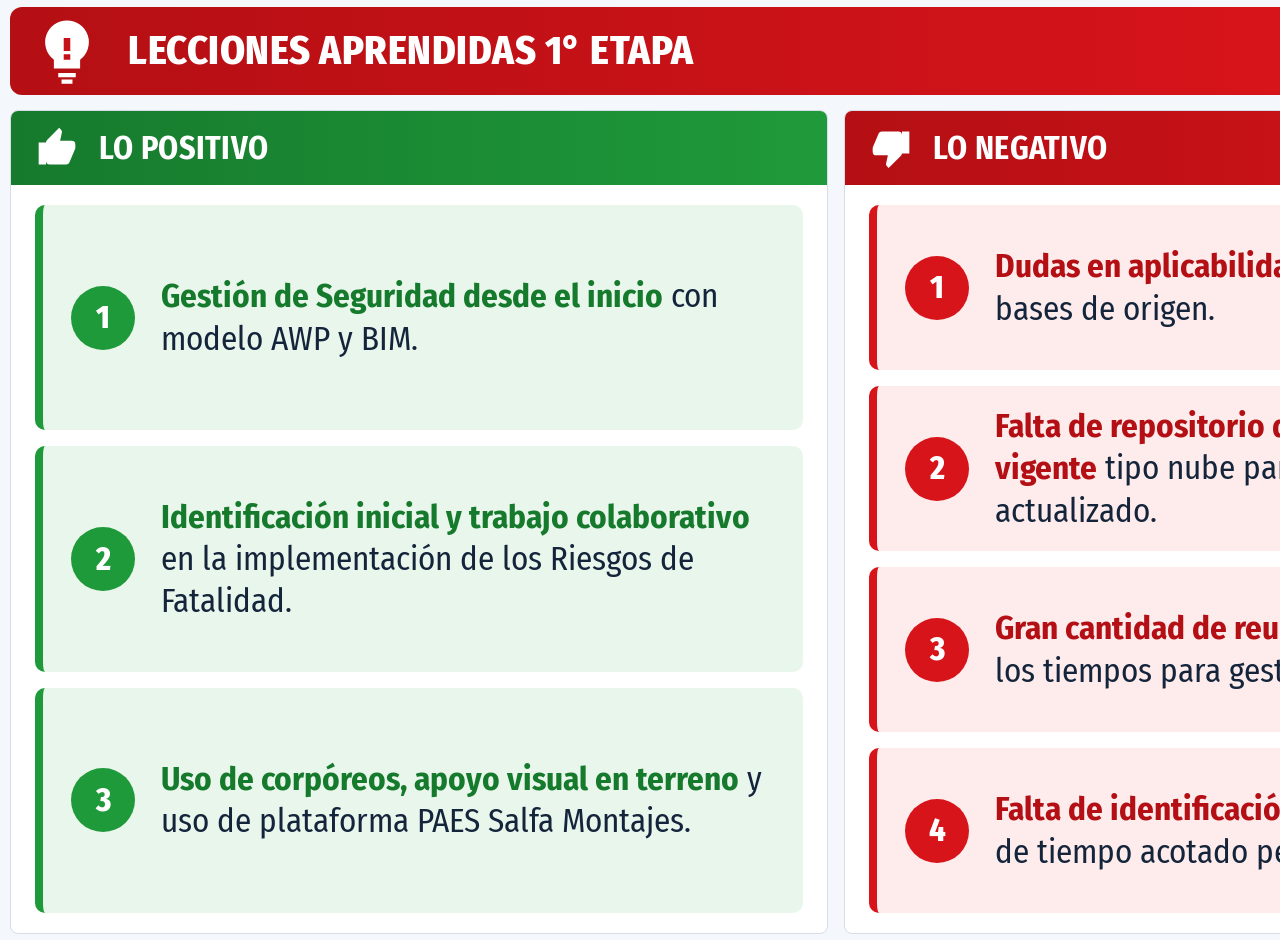
==== lecciones-aprendidas-etapa-1.html @ 14c26212 "Quitar subtítulo de lecciones aprendidas 1° etapa Co-Authored-By: Claude Opus 5.5 <noreply@anthropic" ====
<!DOCTYPE html>
<html lang="es">
<head>
<meta charset="UTF-8">
<title>Lecciones Aprendidas Etapa 1</title>
<link href="https://fonts.googleapis.com/css2?family=Fira+Sans+Condensed:wght@400;500;600;700;800&display=swap" rel="stylesheet">
<style>
  :root{--navy:#0f3a6e;--red:#d7141a;--red2:#b40f14;--green:#1f9a3a;--green2:#167a2d;--ink:#14243b;--line:#d6dde7;--bg:#f4f7fb}
  *{box-sizing:border-box;margin:0;padding:0}
  body{width:1672px;height:940px;background:var(--bg);font-family:"Fira Sans Condensed","Liberation Sans",Arial,sans-serif;color:var(--ink);padding:6px 10px;display:flex;flex-direction:column}
  .top{display:grid;grid-template-columns:1282px 1fr;align-items:center;height:90px}
  .banner{background:linear-gradient(90deg,var(--red2),var(--red));border-radius:12px;height:88px;display:flex;align-items:center;gap:26px;padding-left:22px;color:#fff}
  .banner h1{font-size:40px;font-weight:800;letter-spacing:.5px;line-height:1}
  .banner p{font-size:24px;font-weight:600;margin-top:6px}
  .logo{text-align:center;font-size:50px;font-weight:800;letter-spacing:-1px;transform:scaleX(.86)}
  .logo .a{color:var(--red)}.logo .b{color:#4a4a4a}.logo sup{font-size:14px;color:#444}

  .cols{flex:1;display:grid;grid-template-columns:1fr 1fr;gap:16px;margin-top:14px}
  .card{background:#fff;border-radius:8px;border:1px solid var(--line);overflow:hidden;display:flex;flex-direction:column}
  .head{height:74px;display:flex;align-items:center;gap:20px;padding-left:24px;color:#fff;font-size:32px;font-weight:700;letter-spacing:.3px}
  .head svg{width:44px;height:44px;fill:#fff;flex:none}
  .pos .head{background:linear-gradient(90deg,var(--green2),var(--green))}
  .neg .head{background:linear-gradient(90deg,var(--red2),var(--red))}
  ul{list-style:none;flex:1;display:flex;flex-direction:column;gap:16px;padding:20px 24px}
  li{flex:1;display:flex;align-items:center;gap:26px;padding:16px 28px;border-radius:10px;font-size:33px;line-height:1.28;border-left:8px solid}
  .pos li{border-color:var(--green)}.neg li{border-color:var(--red)}
  .pos li{background:#e9f6ec}.neg li{background:#fdeceb}
  .num{width:64px;height:64px;border-radius:50%;flex:none;display:grid;place-items:center;font-size:32px;font-weight:800;color:#fff}
  .pos .num{background:var(--green)}.neg .num{background:var(--red)}
  li b{font-weight:700}
  .pos li b{color:var(--green2)}.neg li b{color:var(--red2)}
</style>
</head>
<body>
<div class="top">
  <div class="banner">
    <svg viewBox="0 0 64 64" width="70" height="70" fill="#fff"><path d="M32 4a20 20 0 0 0-12 36v8h24v-8A20 20 0 0 0 32 4zm-8 48h16v4H24zm3 6h10v4H27z"/><path d="M29 20h6v12h-6zm0 15h6v5h-6z" fill="#c4111a"/></svg>
    <div><h1>LECCIONES APRENDIDAS 1° ETAPA</h1></div>
  </div>
  <div class="logo"><span class="a">SALFA</span><span class="b">MONTAJES</span><sup>®</sup></div>
</div>

<div class="cols">
  <section class="card pos">
    <div class="head"><svg viewBox="0 0 24 24"><path d="M2 21h4V9H2zm20-11a2 2 0 0 0-2-2h-6.3l1-4.6v-.3a1.5 1.5 0 0 0-.5-1.1L13.2 1 6.6 7.6A2 2 0 0 0 6 9v10a2 2 0 0 0 2 2h9a2 2 0 0 0 1.8-1.2l3-7.1a2 2 0 0 0 .2-.7z"/></svg>LO POSITIVO</div>
    <ul>
      <li><span class="num">1</span><span><b>Gestión de Seguridad desde el inicio</b> con modelo AWP y BIM.</span></li>
      <li><span class="num">2</span><span><b>Identificación inicial y trabajo colaborativo</b> en la implementación de los Riesgos de Fatalidad.</span></li>
      <li><span class="num">3</span><span><b>Uso de corpóreos, apoyo visual en terreno</b> y uso de plataforma PAES Salfa Montajes.</span></li>
    </ul>
  </section>
  <section class="card neg">
    <div class="head"><svg viewBox="0 0 24 24"><path d="M22 3h-4v12h4zM2 14a2 2 0 0 0 2 2h6.3l-1 4.6v.3a1.5 1.5 0 0 0 .5 1.1l.9.9 6.6-6.6A2 2 0 0 0 18 15V5a2 2 0 0 0-2-2H7a2 2 0 0 0-1.8 1.2l-3 7.1a2 2 0 0 0-.2.7z"/></svg>LO NEGATIVO</div>
    <ul>
      <li><span class="num">1</span><span><b>Dudas en aplicabilidad</b> de documentación bases de origen.</span></li>
      <li><span class="num">2</span><span><b>Falta de repositorio de documentación vigente</b> tipo nube para contar con el más actualizado.</span></li>
      <li><span class="num">3</span><span><b>Gran cantidad de reuniones</b> que disminuyen los tiempos para gestión en terreno.</span></li>
      <li><span class="num">4</span><span><b>Falta de identificación inicial</b> en actividades de tiempo acotado pero asociadas a RF.</span></li>
    </ul>
  </section>
</div>
</body>
</html>
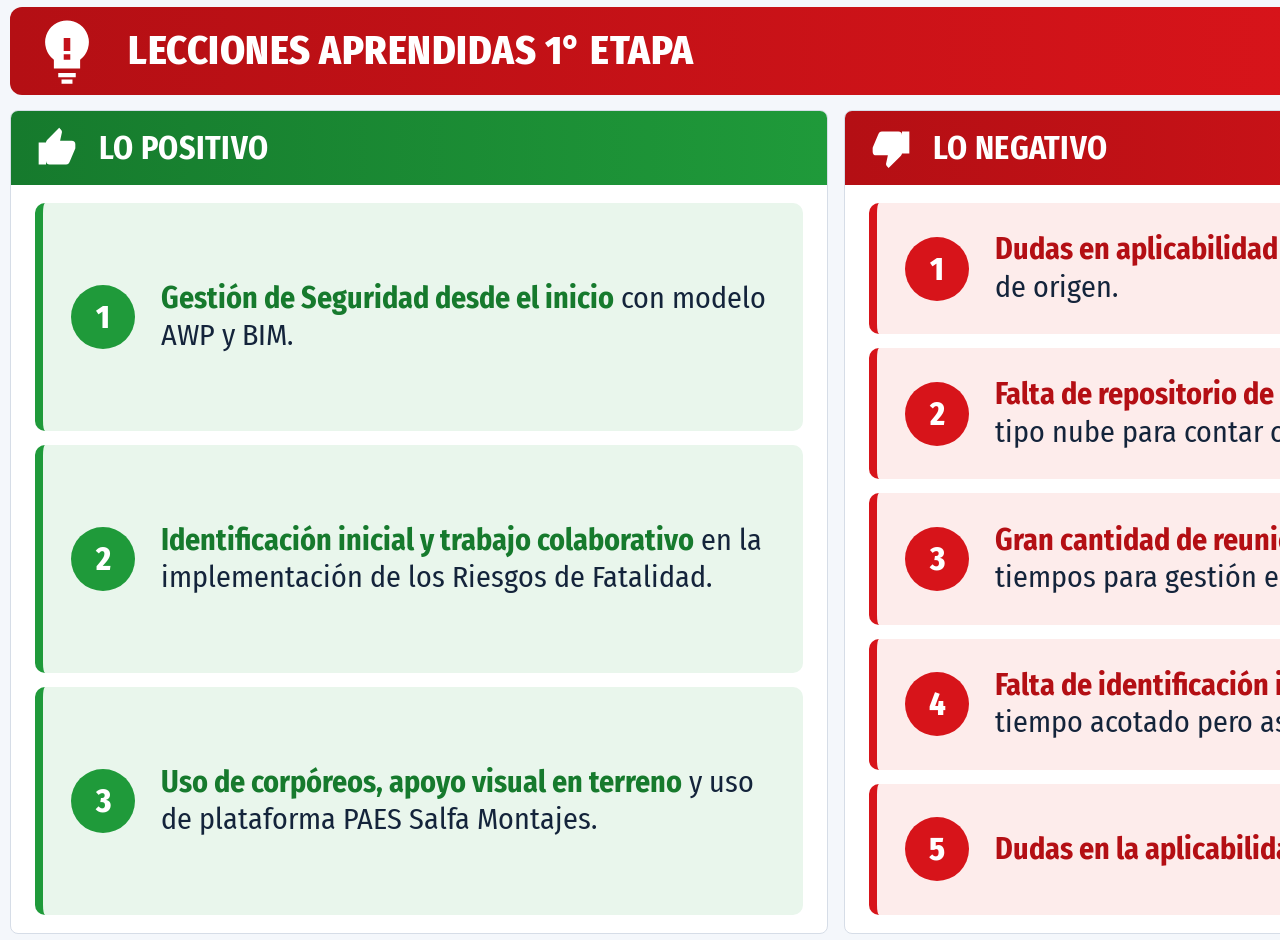
==== commit a6b4e108: "Agregar punto negativo: dudas en la aplicabilidad de RF en la ART Co-Authored-By: Claude Opus 5.5 <n" ====
--- a/lecciones-aprendidas-etapa-1.html
+++ b/lecciones-aprendidas-etapa-1.html
@@ -21,8 +21,8 @@
   .head svg{width:44px;height:44px;fill:#fff;flex:none}
   .pos .head{background:linear-gradient(90deg,var(--green2),var(--green))}
   .neg .head{background:linear-gradient(90deg,var(--red2),var(--red))}
-  ul{list-style:none;flex:1;display:flex;flex-direction:column;gap:16px;padding:20px 24px}
-  li{flex:1;display:flex;align-items:center;gap:26px;padding:16px 28px;border-radius:10px;font-size:33px;line-height:1.28;border-left:8px solid}
+  ul{list-style:none;flex:1;display:flex;flex-direction:column;gap:14px;padding:18px 24px}
+  li{flex:1;display:flex;align-items:center;gap:26px;padding:16px 28px;border-radius:10px;font-size:30px;line-height:1.25;border-left:8px solid}
   .pos li{border-color:var(--green)}.neg li{border-color:var(--red)}
   .pos li{background:#e9f6ec}.neg li{background:#fdeceb}
   .num{width:64px;height:64px;border-radius:50%;flex:none;display:grid;place-items:center;font-size:32px;font-weight:800;color:#fff}
@@ -56,6 +56,7 @@
       <li><span class="num">2</span><span><b>Falta de repositorio de documentación vigente</b> tipo nube para contar con el más actualizado.</span></li>
       <li><span class="num">3</span><span><b>Gran cantidad de reuniones</b> que disminuyen los tiempos para gestión en terreno.</span></li>
       <li><span class="num">4</span><span><b>Falta de identificación inicial</b> en actividades de tiempo acotado pero asociadas a RF.</span></li>
+      <li><span class="num">5</span><span><b>Dudas en la aplicabilidad de RF</b> en la ART.</span></li>
     </ul>
   </section>
 </div>
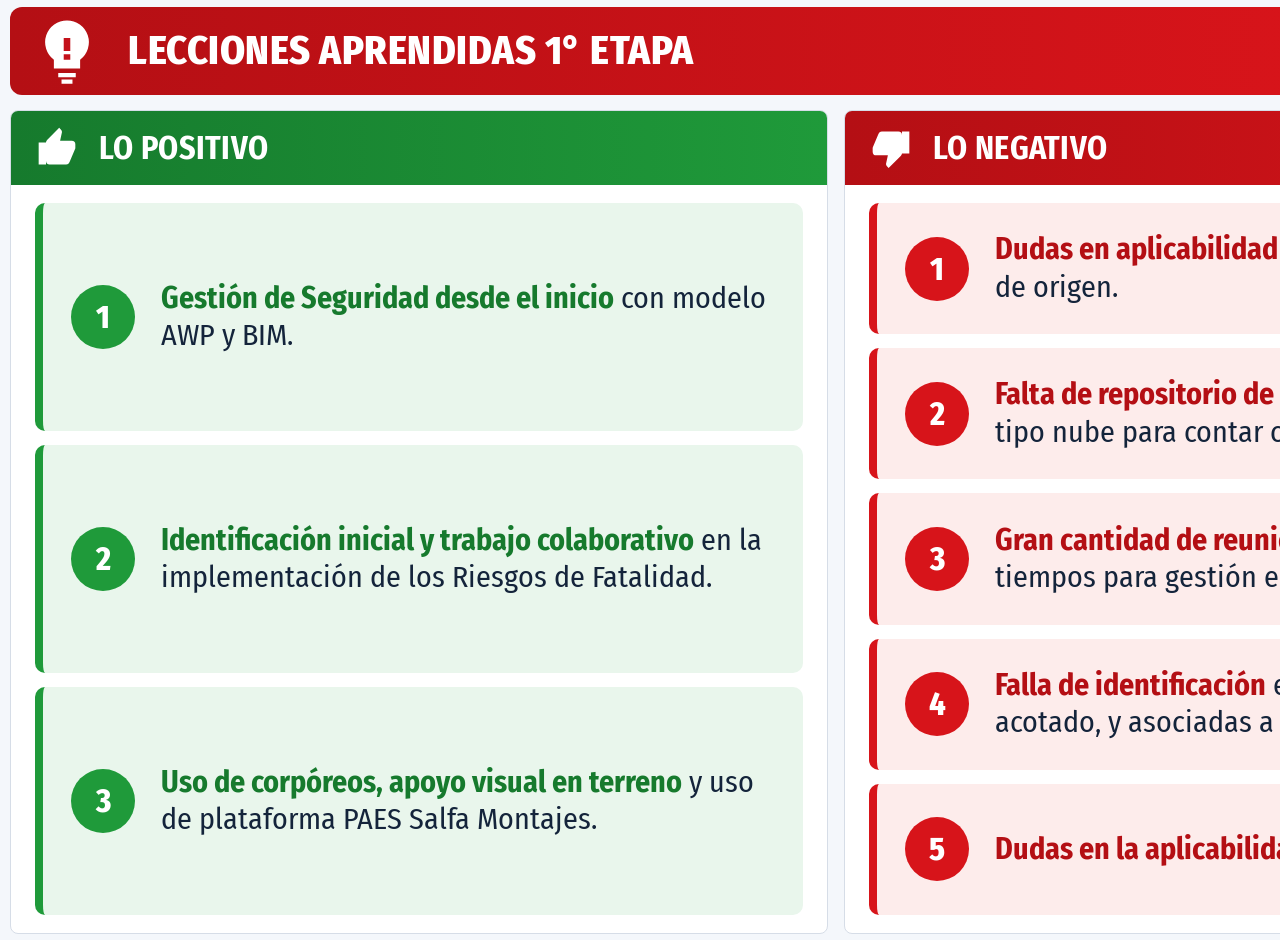
==== commit 9286a15a: "Ajustar punto negativo 4: falla de identificación en actividades de tiempo acotado Co-Authored-By: C" ====
--- a/lecciones-aprendidas-etapa-1.html
+++ b/lecciones-aprendidas-etapa-1.html
@@ -55,7 +55,7 @@
       <li><span class="num">1</span><span><b>Dudas en aplicabilidad</b> de documentación bases de origen.</span></li>
       <li><span class="num">2</span><span><b>Falta de repositorio de documentación vigente</b> tipo nube para contar con el más actualizado.</span></li>
       <li><span class="num">3</span><span><b>Gran cantidad de reuniones</b> que disminuyen los tiempos para gestión en terreno.</span></li>
-      <li><span class="num">4</span><span><b>Falta de identificación inicial</b> en actividades de tiempo acotado pero asociadas a RF.</span></li>
+      <li><span class="num">4</span><span><b>Falla de identificación</b> en actividades de tiempo acotado, y asociadas a RF.</span></li>
       <li><span class="num">5</span><span><b>Dudas en la aplicabilidad de RF</b> en la ART.</span></li>
     </ul>
   </section>
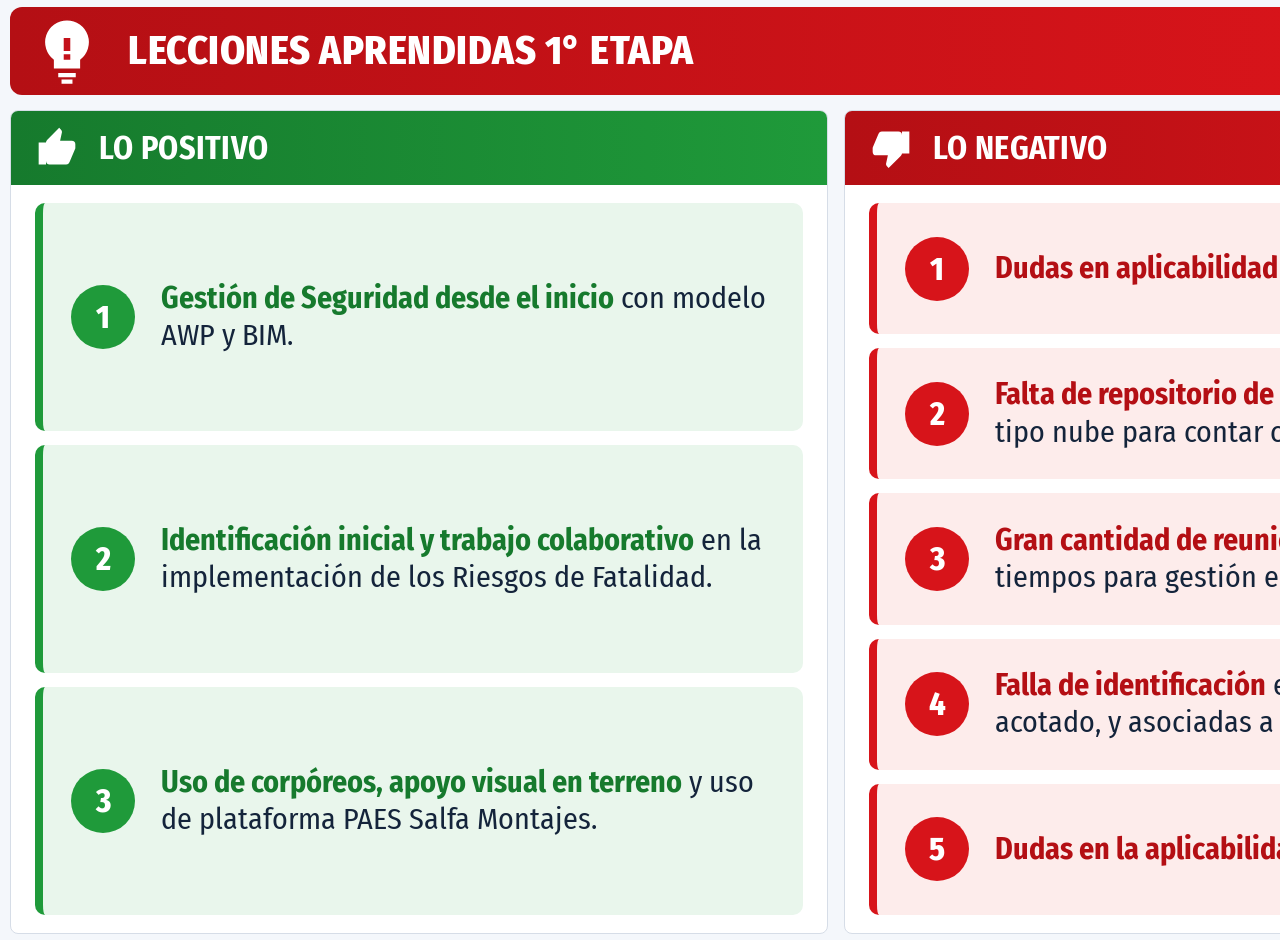
==== commit d26fadaf: "Ajustar punto negativo 1: dudas en aplicabilidad de bases de origen Co-Authored-By: Claude Opus 5.5 " ====
--- a/lecciones-aprendidas-etapa-1.html
+++ b/lecciones-aprendidas-etapa-1.html
@@ -52,7 +52,7 @@
   <section class="card neg">
     <div class="head"><svg viewBox="0 0 24 24"><path d="M22 3h-4v12h4zM2 14a2 2 0 0 0 2 2h6.3l-1 4.6v.3a1.5 1.5 0 0 0 .5 1.1l.9.9 6.6-6.6A2 2 0 0 0 18 15V5a2 2 0 0 0-2-2H7a2 2 0 0 0-1.8 1.2l-3 7.1a2 2 0 0 0-.2.7z"/></svg>LO NEGATIVO</div>
     <ul>
-      <li><span class="num">1</span><span><b>Dudas en aplicabilidad</b> de documentación bases de origen.</span></li>
+      <li><span class="num">1</span><span><b>Dudas en aplicabilidad</b> de bases de origen.</span></li>
       <li><span class="num">2</span><span><b>Falta de repositorio de documentación vigente</b> tipo nube para contar con el más actualizado.</span></li>
       <li><span class="num">3</span><span><b>Gran cantidad de reuniones</b> que disminuyen los tiempos para gestión en terreno.</span></li>
       <li><span class="num">4</span><span><b>Falla de identificación</b> en actividades de tiempo acotado, y asociadas a RF.</span></li>
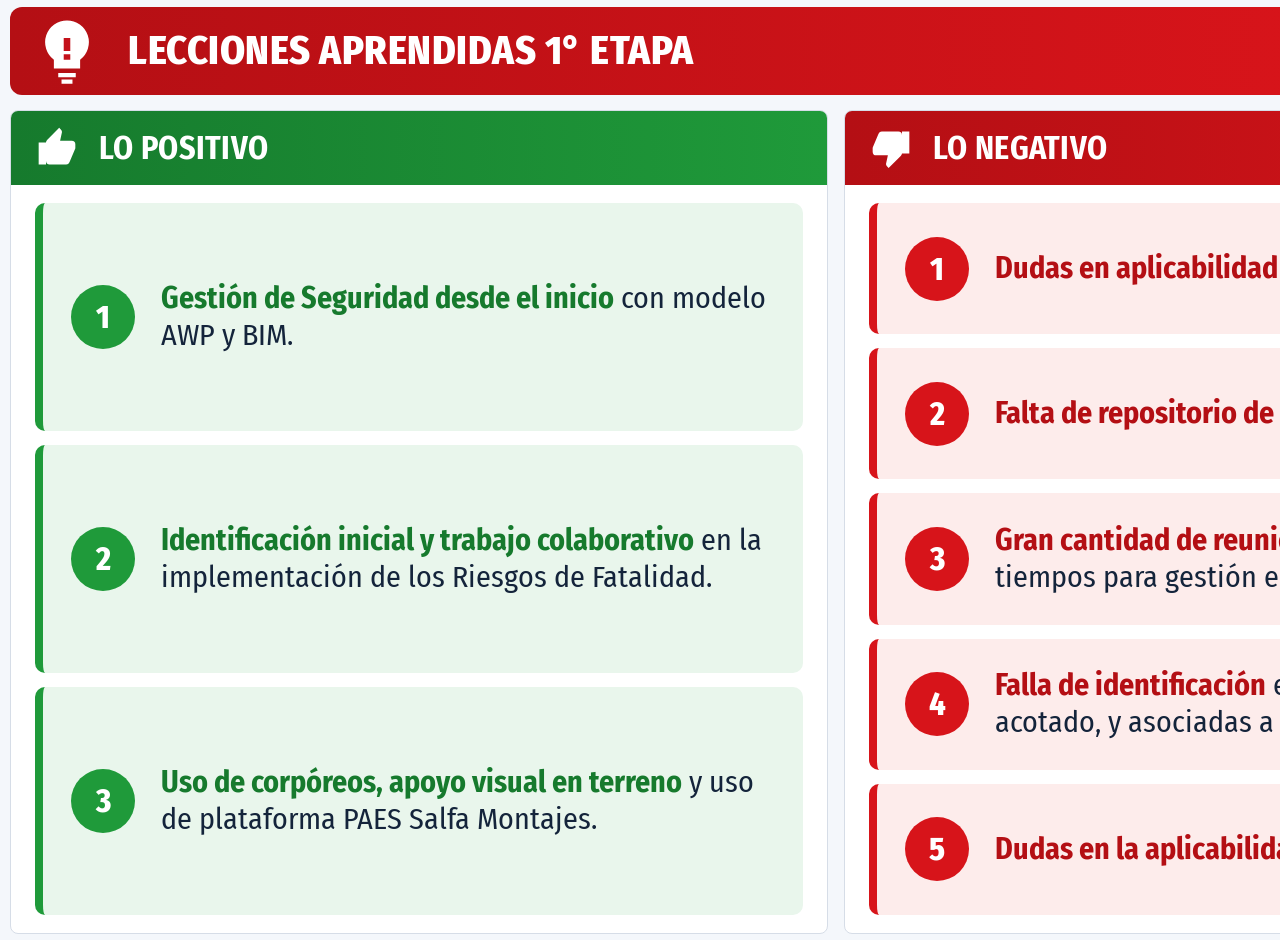
==== commit 2c283e76: "Ajustar punto negativo 2: falta de repositorio de documentación vigente Co-Authored-By: Claude Opus " ====
--- a/lecciones-aprendidas-etapa-1.html
+++ b/lecciones-aprendidas-etapa-1.html
@@ -53,7 +53,7 @@
     <div class="head"><svg viewBox="0 0 24 24"><path d="M22 3h-4v12h4zM2 14a2 2 0 0 0 2 2h6.3l-1 4.6v.3a1.5 1.5 0 0 0 .5 1.1l.9.9 6.6-6.6A2 2 0 0 0 18 15V5a2 2 0 0 0-2-2H7a2 2 0 0 0-1.8 1.2l-3 7.1a2 2 0 0 0-.2.7z"/></svg>LO NEGATIVO</div>
     <ul>
       <li><span class="num">1</span><span><b>Dudas en aplicabilidad</b> de bases de origen.</span></li>
-      <li><span class="num">2</span><span><b>Falta de repositorio de documentación vigente</b> tipo nube para contar con el más actualizado.</span></li>
+      <li><span class="num">2</span><span><b>Falta de repositorio de documentación vigente.</b></span></li>
       <li><span class="num">3</span><span><b>Gran cantidad de reuniones</b> que disminuyen los tiempos para gestión en terreno.</span></li>
       <li><span class="num">4</span><span><b>Falla de identificación</b> en actividades de tiempo acotado, y asociadas a RF.</span></li>
       <li><span class="num">5</span><span><b>Dudas en la aplicabilidad de RF</b> en la ART.</span></li>
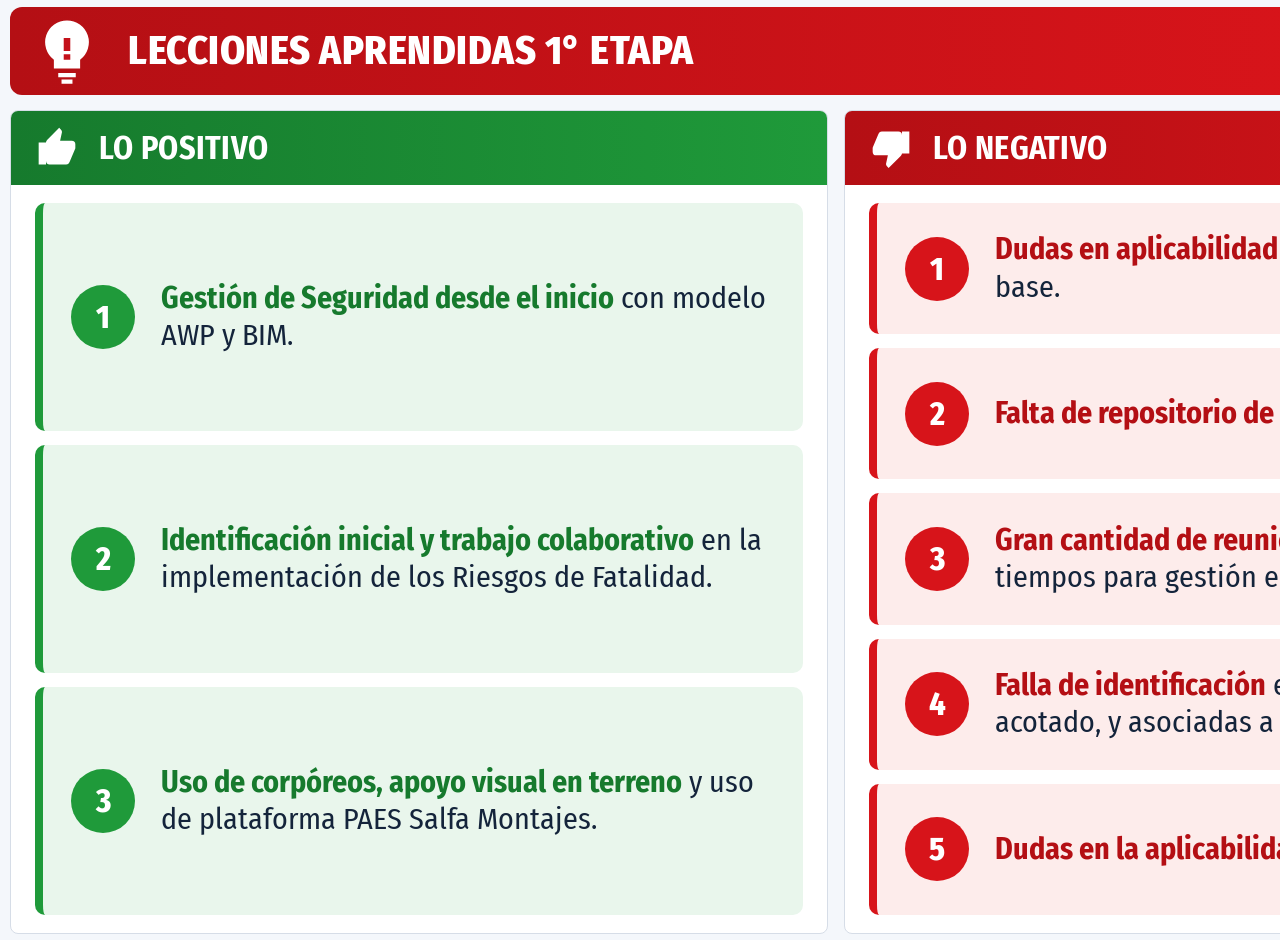
==== commit 733f7aa9: "Ajustar punto negativo 1: dudas en aplicabilidad en documentos de origen base Co-Authored-By: Claude" ====
--- a/lecciones-aprendidas-etapa-1.html
+++ b/lecciones-aprendidas-etapa-1.html
@@ -52,7 +52,7 @@
   <section class="card neg">
     <div class="head"><svg viewBox="0 0 24 24"><path d="M22 3h-4v12h4zM2 14a2 2 0 0 0 2 2h6.3l-1 4.6v.3a1.5 1.5 0 0 0 .5 1.1l.9.9 6.6-6.6A2 2 0 0 0 18 15V5a2 2 0 0 0-2-2H7a2 2 0 0 0-1.8 1.2l-3 7.1a2 2 0 0 0-.2.7z"/></svg>LO NEGATIVO</div>
     <ul>
-      <li><span class="num">1</span><span><b>Dudas en aplicabilidad</b> de bases de origen.</span></li>
+      <li><span class="num">1</span><span><b>Dudas en aplicabilidad</b> en documentos de origen base.</span></li>
       <li><span class="num">2</span><span><b>Falta de repositorio de documentación vigente.</b></span></li>
       <li><span class="num">3</span><span><b>Gran cantidad de reuniones</b> que disminuyen los tiempos para gestión en terreno.</span></li>
       <li><span class="num">4</span><span><b>Falla de identificación</b> en actividades de tiempo acotado, y asociadas a RF.</span></li>
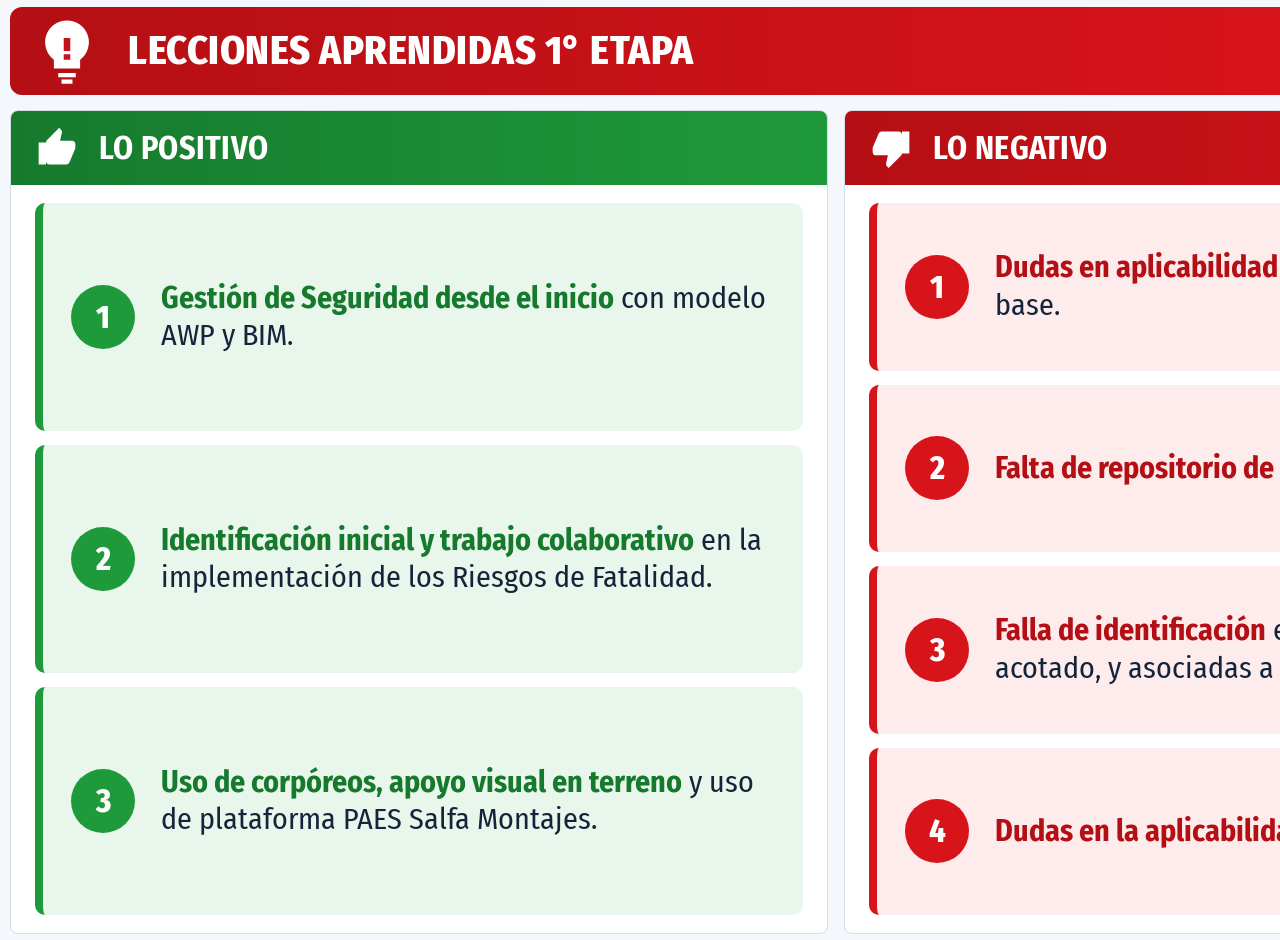
==== commit 9cc67d17: "Quitar punto negativo 3 (gran cantidad de reuniones) y renumerar Co-Authored-By: Claude Opus 5.5 <no" ====
--- a/lecciones-aprendidas-etapa-1.html
+++ b/lecciones-aprendidas-etapa-1.html
@@ -54,9 +54,8 @@
     <ul>
       <li><span class="num">1</span><span><b>Dudas en aplicabilidad</b> en documentos de origen base.</span></li>
       <li><span class="num">2</span><span><b>Falta de repositorio de documentación vigente.</b></span></li>
-      <li><span class="num">3</span><span><b>Gran cantidad de reuniones</b> que disminuyen los tiempos para gestión en terreno.</span></li>
-      <li><span class="num">4</span><span><b>Falla de identificación</b> en actividades de tiempo acotado, y asociadas a RF.</span></li>
-      <li><span class="num">5</span><span><b>Dudas en la aplicabilidad de RF</b> en la ART.</span></li>
+      <li><span class="num">3</span><span><b>Falla de identificación</b> en actividades de tiempo acotado, y asociadas a RF.</span></li>
+      <li><span class="num">4</span><span><b>Dudas en la aplicabilidad de RF</b> en la ART.</span></li>
     </ul>
   </section>
 </div>
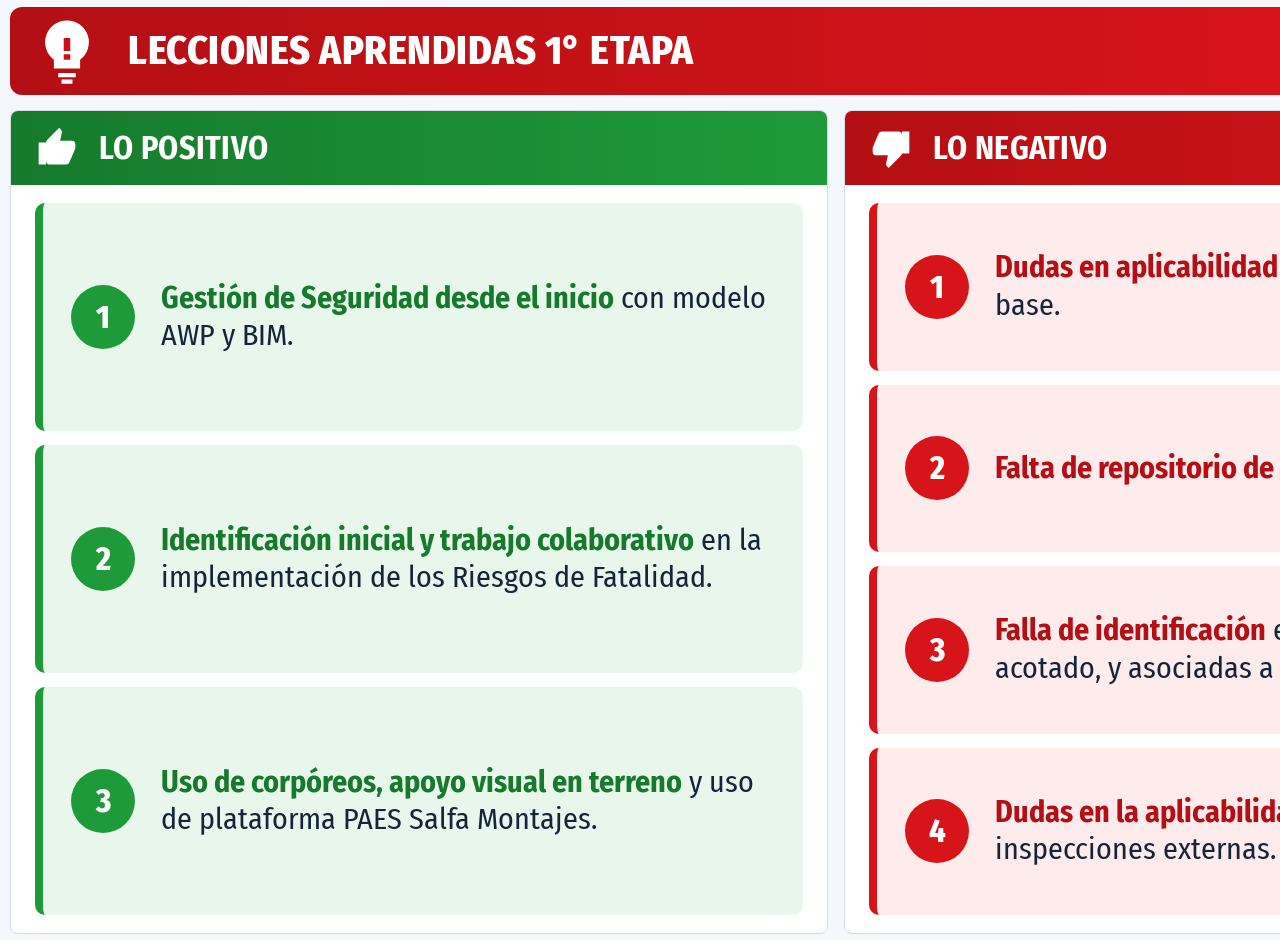
==== commit cdb2264d: "Ajustar punto negativo 4: dudas de RF en la ART por inspecciones externas Co-Authored-By: Claude Opu" ====
--- a/lecciones-aprendidas-etapa-1.html
+++ b/lecciones-aprendidas-etapa-1.html
@@ -55,7 +55,7 @@
       <li><span class="num">1</span><span><b>Dudas en aplicabilidad</b> en documentos de origen base.</span></li>
       <li><span class="num">2</span><span><b>Falta de repositorio de documentación vigente.</b></span></li>
       <li><span class="num">3</span><span><b>Falla de identificación</b> en actividades de tiempo acotado, y asociadas a RF.</span></li>
-      <li><span class="num">4</span><span><b>Dudas en la aplicabilidad de RF</b> en la ART.</span></li>
+      <li><span class="num">4</span><span><b>Dudas en la aplicabilidad de RF</b> en la ART por inspecciones externas.</span></li>
     </ul>
   </section>
 </div>
